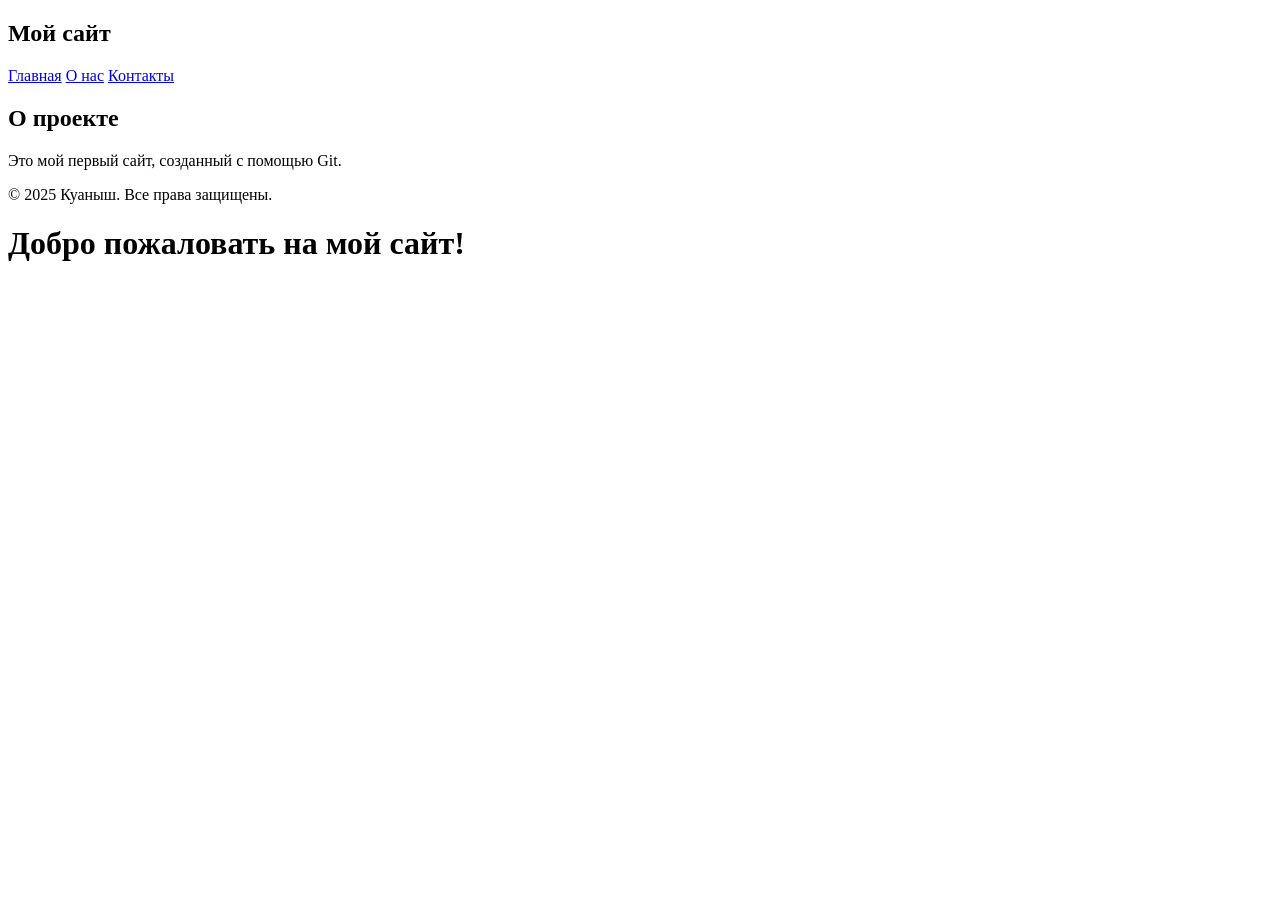
==== index.html @ 268b5303 "Add files via upload" ====
<!DOCTYPE html>
<html lang="ru">
    <head>
<link rel="stylesheet" href="assets/css/style.css">
<script src="assets/js/main.js"></script>
<link href="https://fonts.googleapis.com/css2?family=Sixtyfour+Convergence&display=swap" rel="stylesheet">
    <meta charset="UTF-8">
    <title>Мой сайт</title>
</head>
<body>
    <header>
    <h2>Мой сайт</h2>
    <nav>
        <a href="#">Главная</a>
        <a href="#">О нас</a>
        <a href="#">Контакты</a>
    </nav>
</header>
<main>
    <section>
        <h2>О проекте</h2>
        <p>Это мой первый сайт, созданный с помощью Git.</p>
    </section>
</main><footer>
    <p>© 2025 Куаныш. Все права защищены.</p>
</footer>


    <h1>Добро пожаловать на мой сайт!</h1>
</body>
</html>
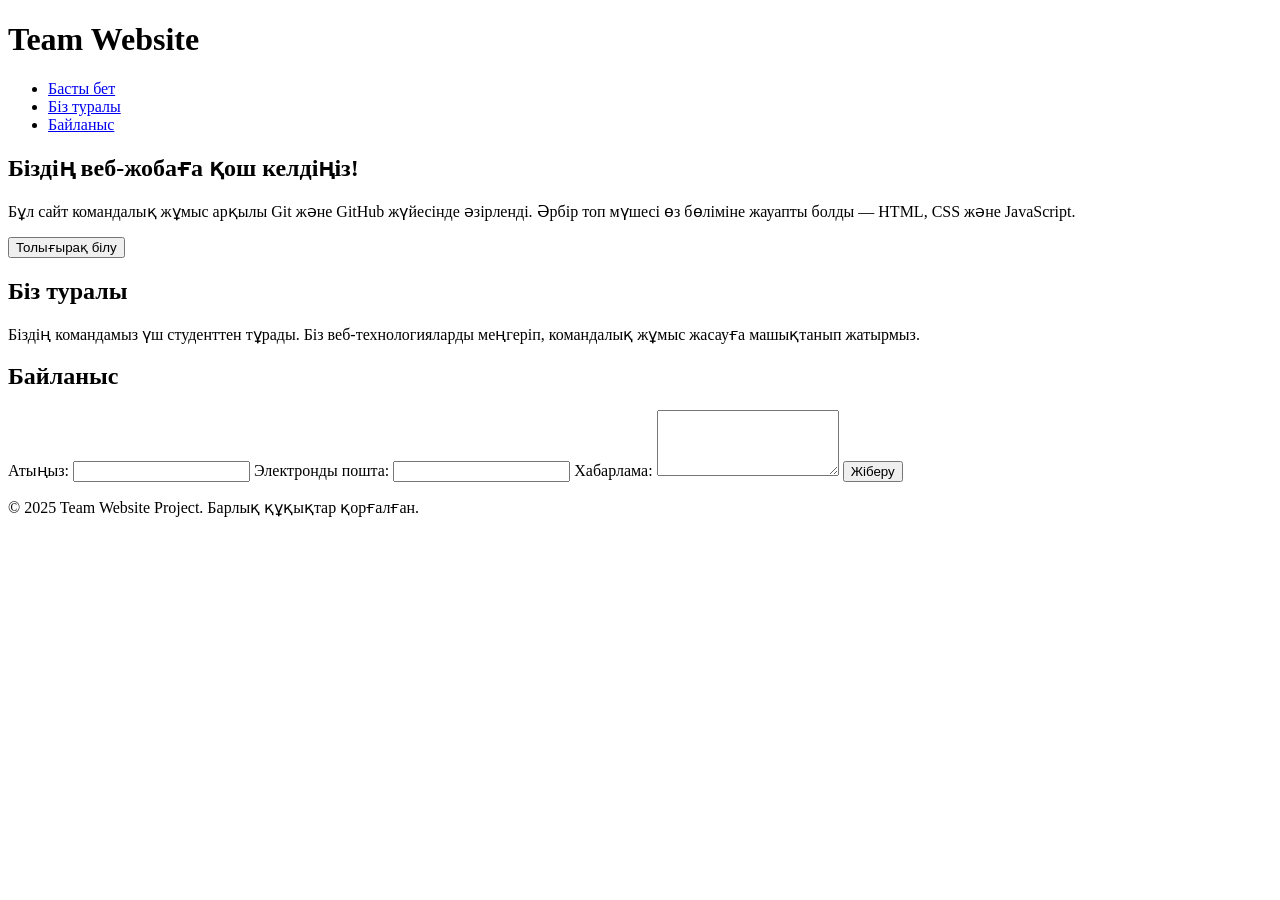
==== commit dfb36eda: "Update index.html" ====
--- a/index.html
+++ b/index.html
@@ -1,32 +1,80 @@
 <!DOCTYPE html>
-<html lang="ru">
-    <head>
-<link rel="stylesheet" href="assets/css/style.css">
-<script src="assets/js/main.js"></script>
-<link href="https://fonts.googleapis.com/css2?family=Sixtyfour+Convergence&display=swap" rel="stylesheet">
-    <meta charset="UTF-8">
-    <title>Мой сайт</title>
+<html lang="kk">
+<head>
+  <meta charset="UTF-8" />
+  <meta name="viewport" content="width=device-width, initial-scale=1.0" />
+  <title>Team Website Project</title>
+  
+  <!-- CSS файлы -->
+  <link rel="stylesheet" href="assets/css/style.css" />
 </head>
 <body>
-    <header>
-    <h2>Мой сайт</h2>
-    <nav>
-        <a href="#">Главная</a>
-        <a href="#">О нас</a>
-        <a href="#">Контакты</a>
-    </nav>
-</header>
-<main>
-    <section>
-        <h2>О проекте</h2>
-        <p>Это мой первый сайт, созданный с помощью Git.</p>
+
+  <!-- 🔹 Header бөлімі -->
+  <header class="site-header">
+    <div class="container">
+      <h1 class="logo">Team Website</h1>
+      <nav class="nav">
+        <ul>
+          <li><a href="#home">Басты бет</a></li>
+          <li><a href="#about">Біз туралы</a></li>
+          <li><a href="#contact">Байланыс</a></li>
+        </ul>
+      </nav>
+    </div>
+  </header>
+
+  <!-- 🔹 Негізгі бөлім -->
+  <main class="site-main">
+    <section id="home" class="home-section">
+      <div class="container">
+        <h2>Біздің веб-жобаға қош келдіңіз!</h2>
+        <p>
+          Бұл сайт командалық жұмыс арқылы Git және GitHub жүйесінде әзірленді.
+          Әрбір топ мүшесі өз бөліміне жауапты болды — HTML, CSS және JavaScript.
+        </p>
+        <button id="infoBtn" class="btn">Толығырақ білу</button>
+      </div>
     </section>
-</main><footer>
-    <p>© 2025 Куаныш. Все права защищены.</p>
-</footer>
 
+    <section id="about" class="about-section">
+      <div class="container">
+        <h2>Біз туралы</h2>
+        <p>
+          Біздің командамыз үш студенттен тұрады. Біз веб-технологияларды меңгеріп, 
+          командалық жұмыс жасауға машықтанып жатырмыз.
+        </p>
+      </div>
+    </section>
 
-    <h1>Добро пожаловать на мой сайт!</h1>
+    <section id="contact" class="contact-section">
+      <div class="container">
+        <h2>Байланыс</h2>
+        <form id="contactForm">
+          <label for="name">Атыңыз:</label>
+          <input type="text" id="name" name="name" required />
+
+          <label for="email">Электронды пошта:</label>
+          <input type="email" id="email" name="email" required />
+
+          <label for="message">Хабарлама:</label>
+          <textarea id="message" name="message" rows="4" required></textarea>
+
+          <button type="submit" class="btn">Жіберу</button>
+        </form>
+      </div>
+    </section>
+  </main>
+
+  <!-- 🔹 Footer бөлімі -->
+  <footer class="site-footer">
+    <div class="container">
+      <p>&copy; 2025 Team Website Project. Барлық құқықтар қорғалған.</p>
+    </div>
+  </footer>
+
+  <!-- JS файлы -->
+  <script src="assets/js/main.js"></script>
 </body>
 </html>
 
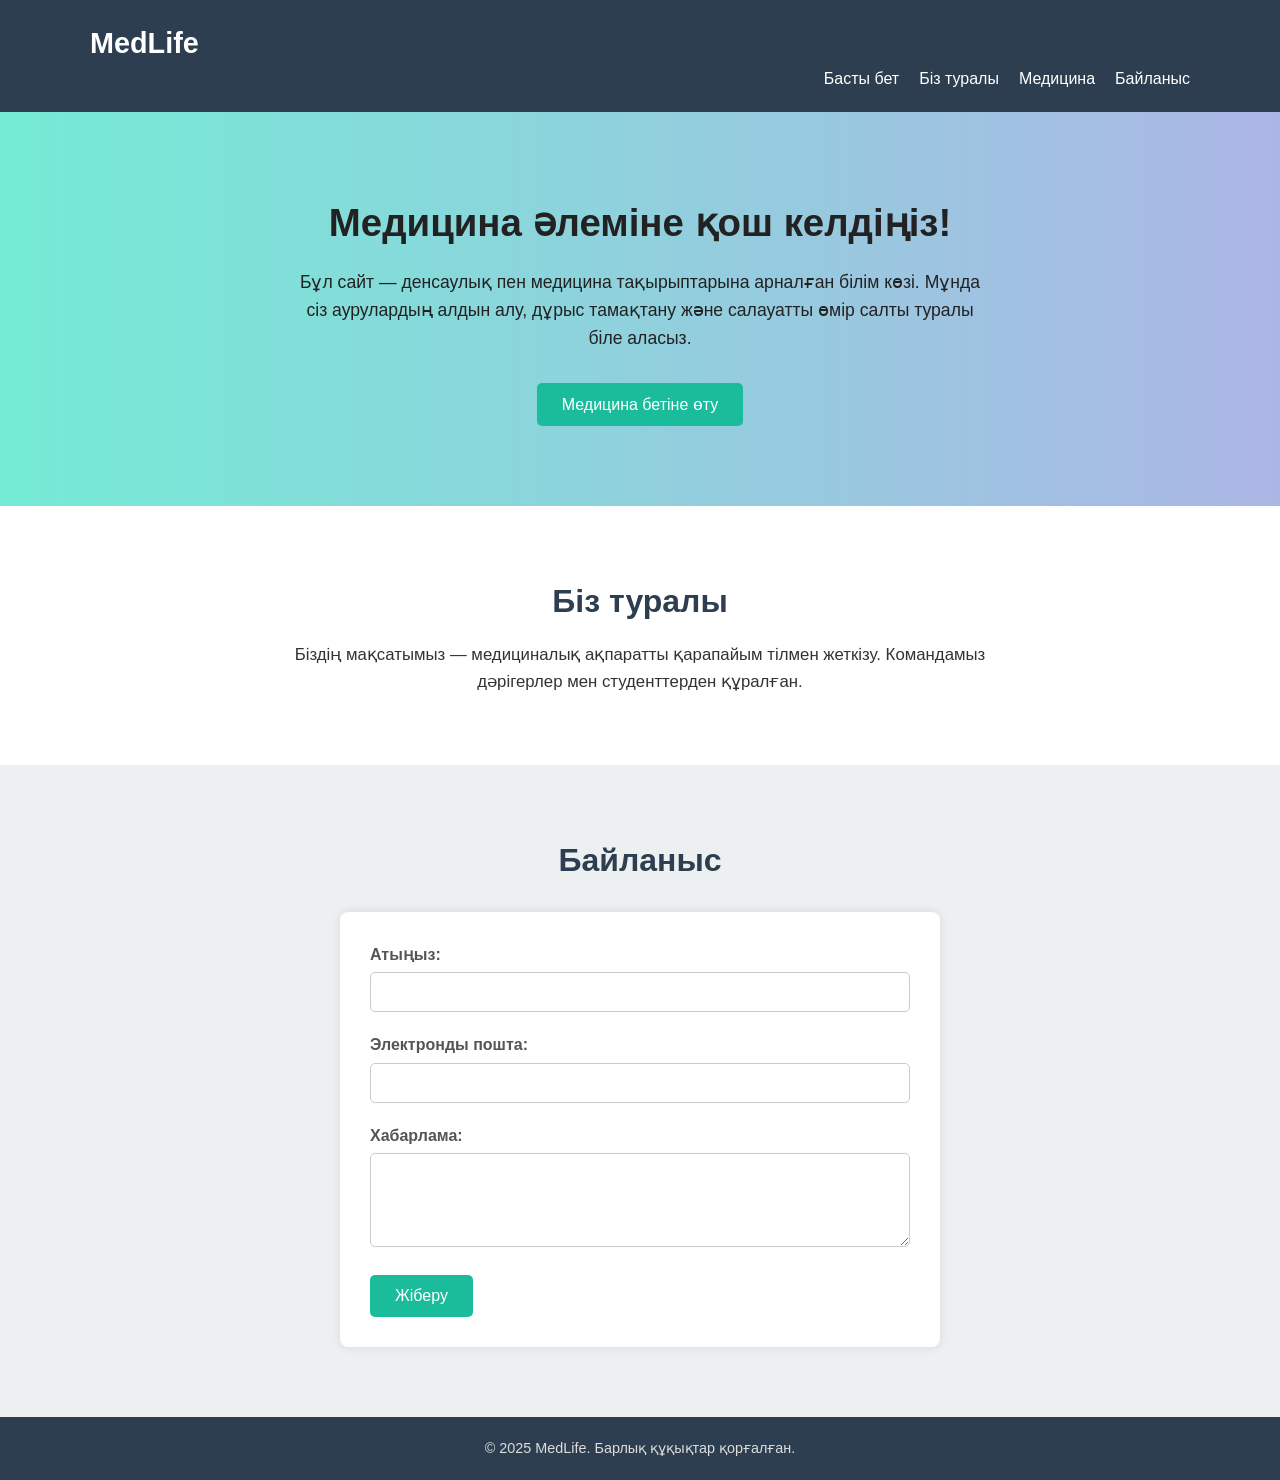
==== commit 7bc38fcf: "Update index.html" ====
--- a/index.html
+++ b/index.html
@@ -3,21 +3,20 @@
 <head>
   <meta charset="UTF-8" />
   <meta name="viewport" content="width=device-width, initial-scale=1.0" />
-  <title>Team Website Project</title>
-  
-  <!-- CSS файлы -->
-  <link rel="stylesheet" href="assets/css/style.css" />
+  <title>Медицина сайты</title>
+  <link rel="stylesheet" href="feature.css"/>
 </head>
 <body>
 
-  <!-- 🔹 Header бөлімі -->
+  <!-- 🔹 Header -->
   <header class="site-header">
     <div class="container">
-      <h1 class="logo">Team Website</h1>
+      <h1 class="logo">MedLife</h1>
       <nav class="nav">
         <ul>
           <li><a href="#home">Басты бет</a></li>
           <li><a href="#about">Біз туралы</a></li>
+          <li><a href="#medicine">Медицина</a></li>
           <li><a href="#contact">Байланыс</a></li>
         </ul>
       </nav>
@@ -28,12 +27,12 @@
   <main class="site-main">
     <section id="home" class="home-section">
       <div class="container">
-        <h2>Біздің веб-жобаға қош келдіңіз!</h2>
+        <h2>Медицина әлеміне қош келдіңіз!</h2>  
         <p>
-          Бұл сайт командалық жұмыс арқылы Git және GitHub жүйесінде әзірленді.
-          Әрбір топ мүшесі өз бөліміне жауапты болды — HTML, CSS және JavaScript.
+          Бұл сайт — денсаулық пен медицина тақырыптарына арналған білім көзі.
+          Мұнда сіз аурулардың алдын алу, дұрыс тамақтану және салауатты өмір салты туралы біле аласыз.
         </p>
-        <button id="infoBtn" class="btn">Толығырақ білу</button>
+        <button id="infoBtn" class="btn">Медицина бетіне өту</button>
       </div>
     </section>
 
@@ -41,8 +40,21 @@
       <div class="container">
         <h2>Біз туралы</h2>
         <p>
-          Біздің командамыз үш студенттен тұрады. Біз веб-технологияларды меңгеріп, 
-          командалық жұмыс жасауға машықтанып жатырмыз.
+          Біздің мақсатымыз — медициналық ақпаратты қарапайым тілмен жеткізу.
+          Командамыз дәрігерлер мен студенттерден құралған.
+        </p>
+      </div>
+    </section>
+
+    <section id="medicine" class="about-section" style="display:none;">
+      <div class="container">
+        <h2>Медицина бөлімі</h2>
+        <p>
+          🩺 Бұл бөлімде сіз түрлі медициналық тақырыптармен таныса аласыз:  
+          <br>• Жүрек және қан айналым жүйесі  
+          <br>• Иммунитетті күшейту жолдары  
+          <br>• Алғашқы көмек көрсету ережелері  
+          <br>• Дұрыс тамақтану мен спорттың пайдасы
         </p>
       </div>
     </section>
@@ -66,15 +78,14 @@
     </section>
   </main>
 
-  <!-- 🔹 Footer бөлімі -->
+  <!-- 🔹 Footer -->
   <footer class="site-footer">
     <div class="container">
-      <p>&copy; 2025 Team Website Project. Барлық құқықтар қорғалған.</p>
+      <p>&copy; 2025 MedLife. Барлық құқықтар қорғалған.</p>
     </div>
   </footer>
 
-  <!-- JS файлы -->
-  <script src="assets/js/main.js"></script>
+  <!-- JS -->
+  <script src="feature.js"></script>
 </body>
 </html>
-
--- a/feature.css
+++ b/feature.css
@@ -0,0 +1,205 @@
+/* ===========================
+   Негізгі стильдер
+=========================== */
+
+* {
+  margin: 0;
+  padding: 0;
+  box-sizing: border-box;
+}
+
+html {
+  scroll-behavior: smooth;
+}
+
+body {
+  font-family: "Segoe UI", Tahoma, Geneva, Verdana, sans-serif;
+  background-color: #f5f7fa;
+  color: #333;
+  line-height: 1.6;
+}
+
+/* Контейнер (барлық бөлімдер үшін бірдей ені) */
+.container {
+  width: 90%;
+  max-width: 1100px;
+  margin: 0 auto;
+}
+
+/* ===========================
+   HEADER
+=========================== */
+
+.site-header {
+  background-color: #2c3e50;
+  color: #fff;
+  padding: 20px 0;
+}
+
+.logo {
+  font-size: 1.8em;
+  font-weight: bold;
+}
+
+.nav ul {
+  list-style: none;
+  display: flex;
+  justify-content: flex-end;
+  gap: 20px;
+}
+
+.nav a {
+  color: #fff;
+  text-decoration: none;
+  font-weight: 500;
+  transition: color 0.3s ease;
+}
+
+.nav a:hover {
+  color: #1abc9c;
+}
+
+/* ===========================
+   HOME SECTION
+=========================== */
+
+.home-section {
+  padding: 80px 0;
+  text-align: center;
+  background: linear-gradient(to right, #74ebd5, #acb6e5);
+  color: #222;
+}
+
+.home-section h2 {
+  font-size: 2.4em;
+  margin-bottom: 15px;
+}
+
+.home-section p {
+  max-width: 700px;
+  margin: 0 auto 30px;
+  font-size: 1.1em;
+}
+
+.btn {
+  background-color: #1abc9c;
+  color: #fff;
+  border: none;
+  padding: 12px 25px;
+  font-size: 1em;
+  border-radius: 5px;
+  cursor: pointer;
+  transition: background-color 0.3s ease;
+}
+
+.btn:hover {
+  background-color: #16a085;
+}
+
+/* ===========================
+   ABOUT SECTION
+=========================== */
+
+.about-section {
+  padding: 70px 0;
+  background-color: #fff;
+  text-align: center;
+}
+
+.about-section h2 {
+  font-size: 2em;
+  margin-bottom: 15px;
+  color: #2c3e50;
+}
+
+.about-section p {
+  max-width: 700px;
+  margin: 0 auto;
+  font-size: 1.05em;
+}
+
+/* ===========================
+   CONTACT SECTION
+=========================== */
+
+.contact-section {
+  padding: 70px 0;
+  background-color: #ecf0f1;
+}
+
+.contact-section h2 {
+  text-align: center;
+  font-size: 2em;
+  margin-bottom: 25px;
+  color: #2c3e50;
+}
+
+form {
+  max-width: 600px;
+  margin: 0 auto;
+  background: #fff;
+  padding: 30px;
+  border-radius: 8px;
+  box-shadow: 0 0 10px rgba(0, 0, 0, 0.1);
+}
+
+form label {
+  display: block;
+  font-weight: bold;
+  margin-bottom: 5px;
+  color: #555;
+}
+
+form input,
+form textarea {
+  width: 100%;
+  padding: 10px;
+  margin-bottom: 20px;
+  border: 1px solid #ccc;
+  border-radius: 5px;
+  font-family: inherit;
+  font-size: 1em;
+}
+
+form input:focus,
+form textarea:focus {
+  border-color: #1abc9c;
+  outline: none;
+}
+
+/* ===========================
+   FOOTER
+=========================== */
+
+.site-footer {
+  background-color: #2c3e50;
+  color: #ddd;
+  text-align: center;
+  padding: 20px 0;
+  font-size: 0.9em;
+}
+
+/* ===========================
+   Адаптивтілік (Responsive)
+=========================== */
+
+@media (max-width: 768px) {
+  .nav ul {
+    flex-direction: column;
+    align-items: center;
+    gap: 10px;
+  }
+
+  .home-section h2 {
+    font-size: 2em;
+  }
+
+  .about-section,
+  .contact-section {
+    padding: 50px 0;
+  }
+
+  form {
+    padding: 20px;
+  }
+}
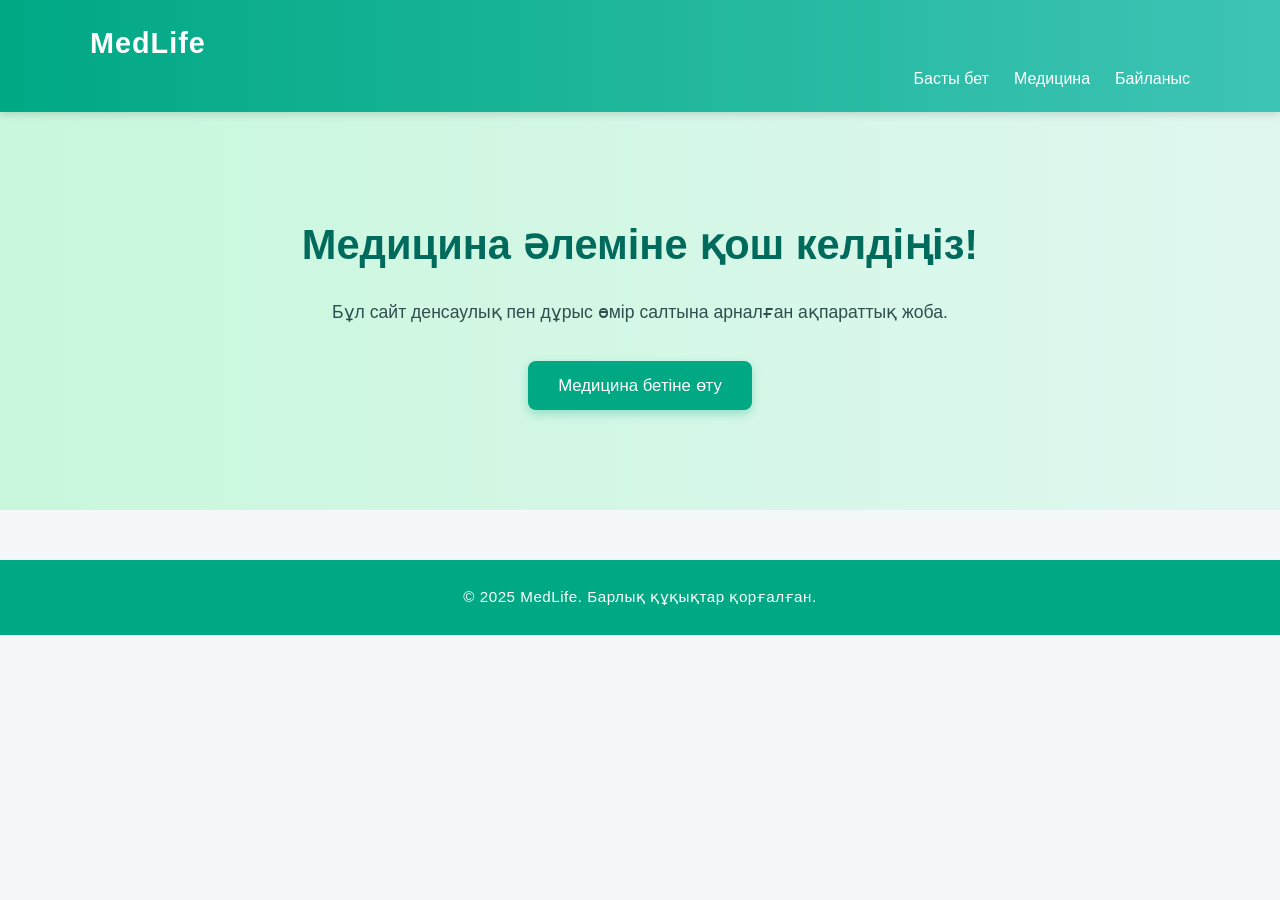
==== commit 2d143551: "Update index.html" ====
--- a/index.html
+++ b/index.html
@@ -3,89 +3,35 @@
 <head>
   <meta charset="UTF-8" />
   <meta name="viewport" content="width=device-width, initial-scale=1.0" />
-  <title>Медицина сайты</title>
-  <link rel="stylesheet" href="feature.css"/>
+  <title>MedLife — Денсаулық әлемі</title>
+  <link rel="stylesheet" href="feature.css" />
 </head>
 <body>
-
-  <!-- 🔹 Header -->
   <header class="site-header">
     <div class="container">
       <h1 class="logo">MedLife</h1>
       <nav class="nav">
         <ul>
-          <li><a href="#home">Басты бет</a></li>
-          <li><a href="#about">Біз туралы</a></li>
-          <li><a href="#medicine">Медицина</a></li>
-          <li><a href="#contact">Байланыс</a></li>
+          <li><a href="index.html">Басты бет</a></li>
+          <li><a href="medicine.html">Медицина</a></li>
+          <li><a href="contact.html">Байланыс</a></li>
         </ul>
       </nav>
     </div>
   </header>
 
-  <!-- 🔹 Негізгі бөлім -->
-  <main class="site-main">
-    <section id="home" class="home-section">
-      <div class="container">
-        <h2>Медицина әлеміне қош келдіңіз!</h2>  
-        <p>
-          Бұл сайт — денсаулық пен медицина тақырыптарына арналған білім көзі.
-          Мұнда сіз аурулардың алдын алу, дұрыс тамақтану және салауатты өмір салты туралы біле аласыз.
-        </p>
-        <button id="infoBtn" class="btn">Медицина бетіне өту</button>
-      </div>
-    </section>
+  <section class="home-section">
+    <div class="container">
+      <h2>Медицина әлеміне қош келдіңіз!</h2>  
+      <p>Бұл сайт денсаулық пен дұрыс өмір салтына арналған ақпараттық жоба.</p>
+      <button onclick="location.href='medicine.html'" class="btn">Медицина бетіне өту</button>
+    </div>
+  </section>
 
-    <section id="about" class="about-section">
-      <div class="container">
-        <h2>Біз туралы</h2>
-        <p>
-          Біздің мақсатымыз — медициналық ақпаратты қарапайым тілмен жеткізу.
-          Командамыз дәрігерлер мен студенттерден құралған.
-        </p>
-      </div>
-    </section>
-
-    <section id="medicine" class="about-section" style="display:none;">
-      <div class="container">
-        <h2>Медицина бөлімі</h2>
-        <p>
-          🩺 Бұл бөлімде сіз түрлі медициналық тақырыптармен таныса аласыз:  
-          <br>• Жүрек және қан айналым жүйесі  
-          <br>• Иммунитетті күшейту жолдары  
-          <br>• Алғашқы көмек көрсету ережелері  
-          <br>• Дұрыс тамақтану мен спорттың пайдасы
-        </p>
-      </div>
-    </section>
-
-    <section id="contact" class="contact-section">
-      <div class="container">
-        <h2>Байланыс</h2>
-        <form id="contactForm">
-          <label for="name">Атыңыз:</label>
-          <input type="text" id="name" name="name" required />
-
-          <label for="email">Электронды пошта:</label>
-          <input type="email" id="email" name="email" required />
-
-          <label for="message">Хабарлама:</label>
-          <textarea id="message" name="message" rows="4" required></textarea>
-
-          <button type="submit" class="btn">Жіберу</button>
-        </form>
-      </div>
-    </section>
-  </main>
-
-  <!-- 🔹 Footer -->
   <footer class="site-footer">
     <div class="container">
       <p>&copy; 2025 MedLife. Барлық құқықтар қорғалған.</p>
     </div>
   </footer>
-
-  <!-- JS -->
-  <script src="feature.js"></script>
 </body>
 </html>
--- a/feature.css
+++ b/feature.css
@@ -1,7 +1,6 @@
 /* ===========================
    Негізгі стильдер
 =========================== */
-
 * {
   margin: 0;
   padding: 0;
@@ -14,12 +13,12 @@
 
 body {
   font-family: "Segoe UI", Tahoma, Geneva, Verdana, sans-serif;
-  background-color: #f5f7fa;
-  color: #333;
+  background-color: #f5f8fa;
+  color: #2c3e50;
   line-height: 1.6;
 }
 
-/* Контейнер (барлық бөлімдер үшін бірдей ені) */
+/* Контейнер */
 .container {
   width: 90%;
   max-width: 1100px;
@@ -29,177 +28,249 @@
 /* ===========================
    HEADER
 =========================== */
-
 .site-header {
-  background-color: #2c3e50;
+  background: linear-gradient(90deg, #00a884, #3ec4b5);
   color: #fff;
   padding: 20px 0;
+  box-shadow: 0 2px 8px rgba(0, 0, 0, 0.15);
+  position: sticky;
+  top: 0;
+  z-index: 1000;
 }
 
 .logo {
   font-size: 1.8em;
-  font-weight: bold;
+  font-weight: 700;
+  letter-spacing: 1px;
 }
 
 .nav ul {
   list-style: none;
   display: flex;
   justify-content: flex-end;
-  gap: 20px;
+  gap: 25px;
 }
 
 .nav a {
   color: #fff;
   text-decoration: none;
   font-weight: 500;
-  transition: color 0.3s ease;
-}
-
-.nav a:hover {
-  color: #1abc9c;
+  transition: all 0.3s ease;
+  position: relative;
+}
+
+.nav a::after {
+  content: "";
+  position: absolute;
+  width: 0%;
+  height: 2px;
+  bottom: -4px;
+  left: 0;
+  background-color: #fff;
+  transition: width 0.3s ease;
+}
+
+.nav a:hover::after {
+  width: 100%;
 }
 
 /* ===========================
    HOME SECTION
 =========================== */
-
 .home-section {
-  padding: 80px 0;
-  text-align: center;
-  background: linear-gradient(to right, #74ebd5, #acb6e5);
-  color: #222;
+  padding: 100px 0;
+  text-align: center;
+  background: linear-gradient(to right, #c8f7dc, #e0f7f0);
+  color: #1f3b4d;
+  animation: fadeIn 1s ease;
 }
 
 .home-section h2 {
-  font-size: 2.4em;
-  margin-bottom: 15px;
+  font-size: 2.6em;
+  margin-bottom: 20px;
+  font-weight: 700;
+  color: #006b5c;
 }
 
 .home-section p {
   max-width: 700px;
-  margin: 0 auto 30px;
+  margin: 0 auto 35px;
   font-size: 1.1em;
+  color: #2d4f4f;
 }
 
 .btn {
-  background-color: #1abc9c;
+  background-color: #00a884;
   color: #fff;
   border: none;
-  padding: 12px 25px;
-  font-size: 1em;
-  border-radius: 5px;
+  padding: 14px 30px;
+  font-size: 1.05em;
+  border-radius: 8px;
   cursor: pointer;
-  transition: background-color 0.3s ease;
+  transition: all 0.3s ease;
+  box-shadow: 0 4px 10px rgba(0, 168, 132, 0.3);
 }
 
 .btn:hover {
-  background-color: #16a085;
+  background-color: #00876d;
+  transform: translateY(-3px);
 }
 
 /* ===========================
    ABOUT SECTION
 =========================== */
-
 .about-section {
-  padding: 70px 0;
-  background-color: #fff;
-  text-align: center;
+  padding: 80px 0;
+  background-color: #ffffff;
+  text-align: center;
+  animation: fadeInUp 1s ease;
 }
 
 .about-section h2 {
-  font-size: 2em;
-  margin-bottom: 15px;
-  color: #2c3e50;
+  font-size: 2.2em;
+  margin-bottom: 20px;
+  color: #00796b;
 }
 
 .about-section p {
   max-width: 700px;
   margin: 0 auto;
   font-size: 1.05em;
+  color: #444;
+  line-height: 1.7;
+}
+
+/* ===========================
+   MEDICINE SECTION
+=========================== */
+#medicine {
+  padding: 80px 0;
+  background: #f0fdf9;
+  text-align: center;
+  animation: fadeInUp 1s ease;
+}
+
+#medicine h2 {
+  font-size: 2.2em;
+  color: #009e7f;
+  margin-bottom: 20px;
+}
+
+#medicine p {
+  max-width: 700px;
+  margin: 0 auto;
+  font-size: 1.1em;
+  color: #333;
 }
 
 /* ===========================
    CONTACT SECTION
 =========================== */
-
 .contact-section {
-  padding: 70px 0;
-  background-color: #ecf0f1;
+  padding: 80px 0;
+  background-color: #eef4f3;
 }
 
 .contact-section h2 {
   text-align: center;
-  font-size: 2em;
-  margin-bottom: 25px;
-  color: #2c3e50;
+  font-size: 2.2em;
+  margin-bottom: 30px;
+  color: #00796b;
 }
 
 form {
   max-width: 600px;
   margin: 0 auto;
   background: #fff;
-  padding: 30px;
-  border-radius: 8px;
-  box-shadow: 0 0 10px rgba(0, 0, 0, 0.1);
+  padding: 35px;
+  border-radius: 10px;
+  box-shadow: 0 4px 20px rgba(0, 0, 0, 0.08);
+  transition: all 0.3s ease;
+}
+
+form:hover {
+  transform: translateY(-3px);
 }
 
 form label {
   display: block;
-  font-weight: bold;
-  margin-bottom: 5px;
-  color: #555;
+  font-weight: 600;
+  margin-bottom: 6px;
+  color: #333;
 }
 
 form input,
 form textarea {
   width: 100%;
-  padding: 10px;
+  padding: 12px;
   margin-bottom: 20px;
   border: 1px solid #ccc;
-  border-radius: 5px;
+  border-radius: 6px;
   font-family: inherit;
   font-size: 1em;
+  transition: border-color 0.3s ease, box-shadow 0.3s ease;
 }
 
 form input:focus,
 form textarea:focus {
-  border-color: #1abc9c;
+  border-color: #00a884;
+  box-shadow: 0 0 5px rgba(0, 168, 132, 0.4);
   outline: none;
 }
 
 /* ===========================
    FOOTER
 =========================== */
-
 .site-footer {
-  background-color: #2c3e50;
-  color: #ddd;
-  text-align: center;
-  padding: 20px 0;
-  font-size: 0.9em;
+  background-color: #00a884;
+  color: #fff;
+  text-align: center;
+  padding: 25px 0;
+  font-size: 0.95em;
+  letter-spacing: 0.5px;
+  margin-top: 50px;
+}
+
+/* ===========================
+   Анимациялар
+=========================== */
+@keyframes fadeIn {
+  from { opacity: 0; }
+  to { opacity: 1; }
+}
+
+@keyframes fadeInUp {
+  from {
+    opacity: 0;
+    transform: translateY(30px);
+  }
+  to {
+    opacity: 1;
+    transform: translateY(0);
+  }
 }
 
 /* ===========================
    Адаптивтілік (Responsive)
 =========================== */
-
 @media (max-width: 768px) {
   .nav ul {
     flex-direction: column;
     align-items: center;
-    gap: 10px;
+    gap: 12px;
   }
 
   .home-section h2 {
-    font-size: 2em;
+    font-size: 2.1em;
   }
 
   .about-section,
-  .contact-section {
-    padding: 50px 0;
+  .contact-section,
+  #medicine {
+    padding: 60px 0;
   }
 
   form {
-    padding: 20px;
-  }
-}
+    padding: 25px;
+  }
+}
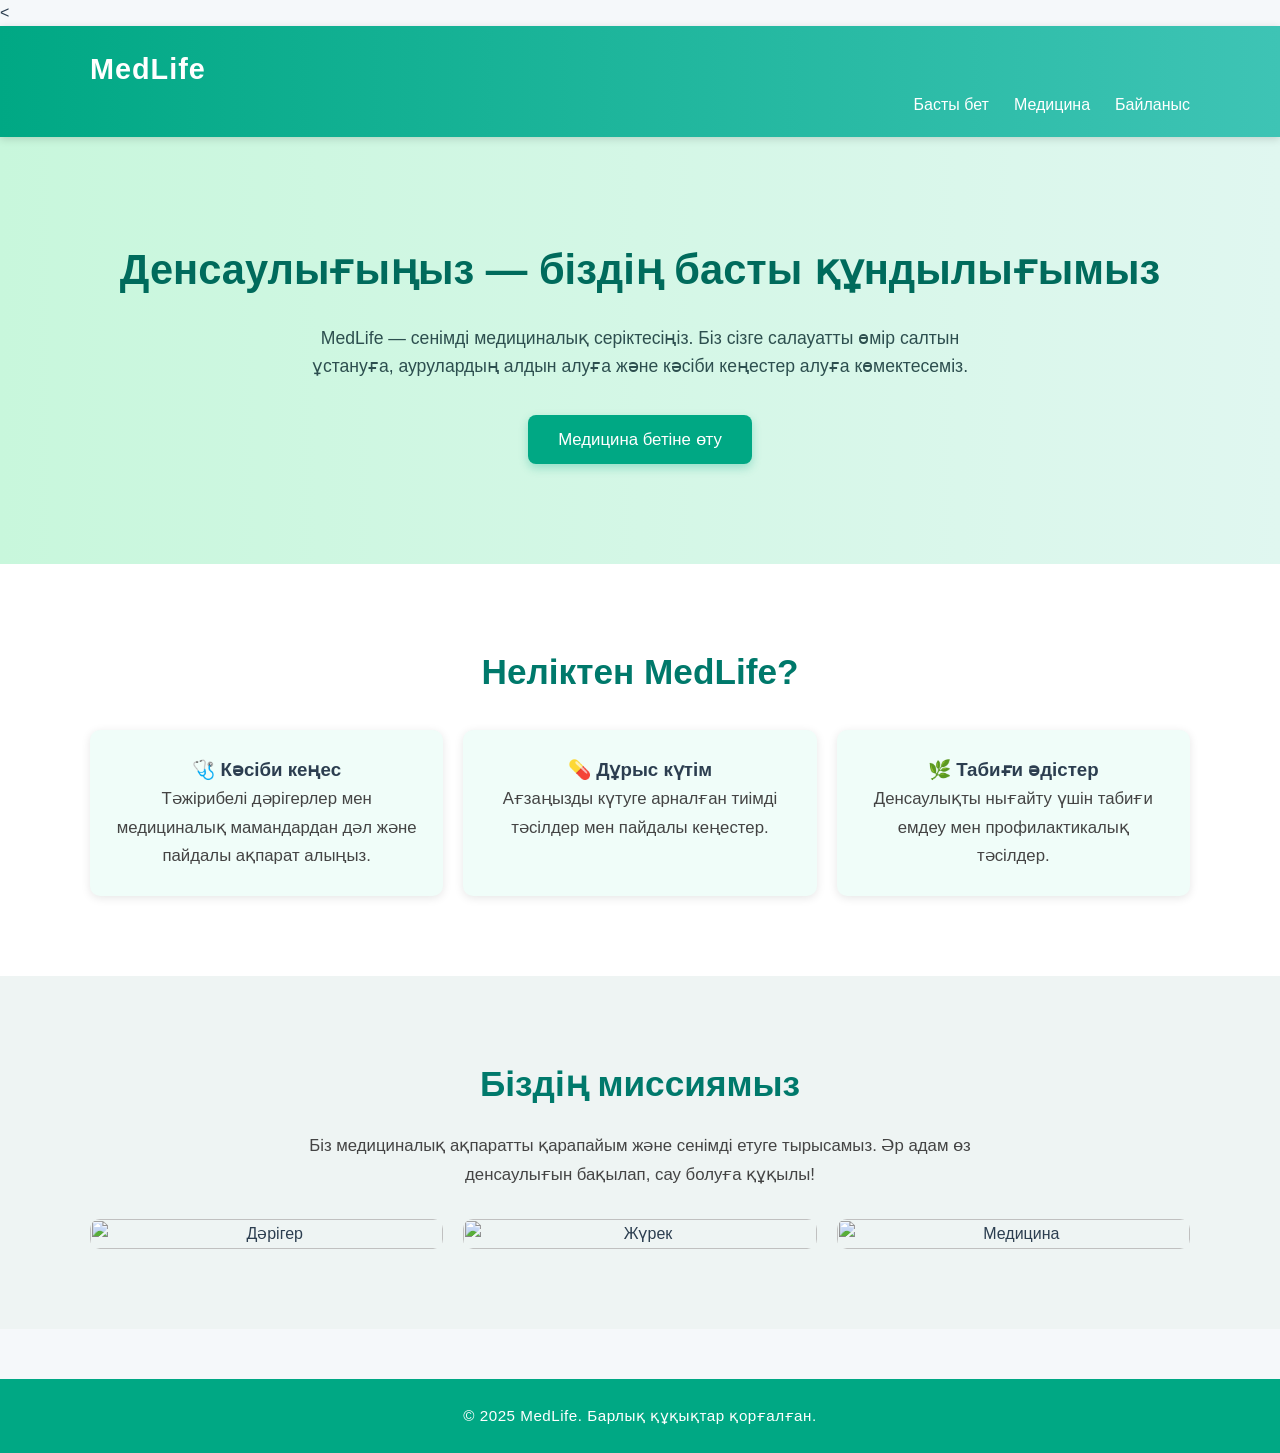
==== commit 34515ca6: "Update index.html" ====
--- a/index.html
+++ b/index.html
@@ -1,18 +1,19 @@
-<!DOCTYPE html>
+<<!DOCTYPE html>
 <html lang="kk">
 <head>
   <meta charset="UTF-8" />
   <meta name="viewport" content="width=device-width, initial-scale=1.0" />
-  <title>MedLife — Денсаулық әлемі</title>
+  <title>MedLife — Денсаулық пен күтім</title>
   <link rel="stylesheet" href="feature.css" />
 </head>
 <body>
+  <!-- 🔹 Header -->
   <header class="site-header">
     <div class="container">
       <h1 class="logo">MedLife</h1>
       <nav class="nav">
         <ul>
-          <li><a href="index.html">Басты бет</a></li>
+          <li><a href="index.html" class="active">Басты бет</a></li>
           <li><a href="medicine.html">Медицина</a></li>
           <li><a href="contact.html">Байланыс</a></li>
         </ul>
@@ -20,18 +21,63 @@
     </div>
   </header>
 
+  <!-- 🔹 Главный блок -->
   <section class="home-section">
     <div class="container">
-      <h2>Медицина әлеміне қош келдіңіз!</h2>  
-      <p>Бұл сайт денсаулық пен дұрыс өмір салтына арналған ақпараттық жоба.</p>
-      <button onclick="location.href='medicine.html'" class="btn">Медицина бетіне өту</button>
+      <h2>Денсаулығыңыз — біздің басты құндылығымыз</h2>
+      <p>
+        MedLife — сенімді медициналық серіктесіңіз. Біз сізге салауатты өмір салтын ұстануға,
+        аурулардың алдын алуға және кәсіби кеңестер алуға көмектесеміз.
+      </p>
+      <button class="btn" onclick="location.href='medicine.html'">Медицина бетіне өту</button>
     </div>
   </section>
 
+  <!-- 🔹 Артықшылықтар -->
+  <section class="about-section">
+    <div class="container">
+      <h2>Неліктен MedLife?</h2>
+      <div class="benefits" style="display:grid; grid-template-columns:repeat(auto-fit,minmax(250px,1fr)); gap:20px; margin-top:30px;">
+        <div class="card" style="background:#f0fdf9; padding:25px; border-radius:10px; box-shadow:0 2px 10px rgba(0,0,0,0.1);">
+          <h3>🩺 Кәсіби кеңес</h3>
+          <p>Тәжірибелі дәрігерлер мен медициналық мамандардан дәл және пайдалы ақпарат алыңыз.</p>
+        </div>
+        <div class="card" style="background:#f0fdf9; padding:25px; border-radius:10px; box-shadow:0 2px 10px rgba(0,0,0,0.1);">
+          <h3>💊 Дұрыс күтім</h3>
+          <p>Ағзаңызды күтуге арналған тиімді тәсілдер мен пайдалы кеңестер.</p>
+        </div>
+        <div class="card" style="background:#f0fdf9; padding:25px; border-radius:10px; box-shadow:0 2px 10px rgba(0,0,0,0.1);">
+          <h3>🌿 Табиғи әдістер</h3>
+          <p>Денсаулықты нығайту үшін табиғи емдеу мен профилактикалық тәсілдер.</p>
+        </div>
+      </div>
+    </div>
+  </section>
+
+  <!-- 🔹 Қысқаша галерея -->
+  <section class="about-section" style="background:#eef4f3;">
+    <div class="container">
+      <h2>Біздің миссиямыз</h2>
+      <p style="max-width:700px; margin:0 auto;">
+        Біз медициналық ақпаратты қарапайым және сенімді етуге тырысамыз.  
+        Әр адам өз денсаулығын бақылап, сау болуға құқылы!
+      </p>
+
+      <div class="gallery" style="display:grid; grid-template-columns:repeat(auto-fit,minmax(250px,1fr)); gap:20px; margin-top:30px;">
+        <img src="https://cdn.pixabay.com/photo/2016/11/23/15/36/doctor-1852880_960_720.jpg" alt="Дәрігер" style="width:100%; border-radius:10px;">
+        <img src="https://cdn.pixabay.com/photo/2017/08/06/07/38/heart-2598205_960_720.jpg" alt="Жүрек" style="width:100%; border-radius:10px;">
+        <img src="https://cdn.pixabay.com/photo/2018/03/19/19/03/medicine-3245210_960_720.jpg" alt="Медицина" style="width:100%; border-radius:10px;">
+      </div>
+    </div>
+  </section>
+
+  <!-- 🔹 Footer -->
   <footer class="site-footer">
     <div class="container">
       <p>&copy; 2025 MedLife. Барлық құқықтар қорғалған.</p>
     </div>
   </footer>
+
+  <script src="feature.js"></script>
 </body>
 </html>
